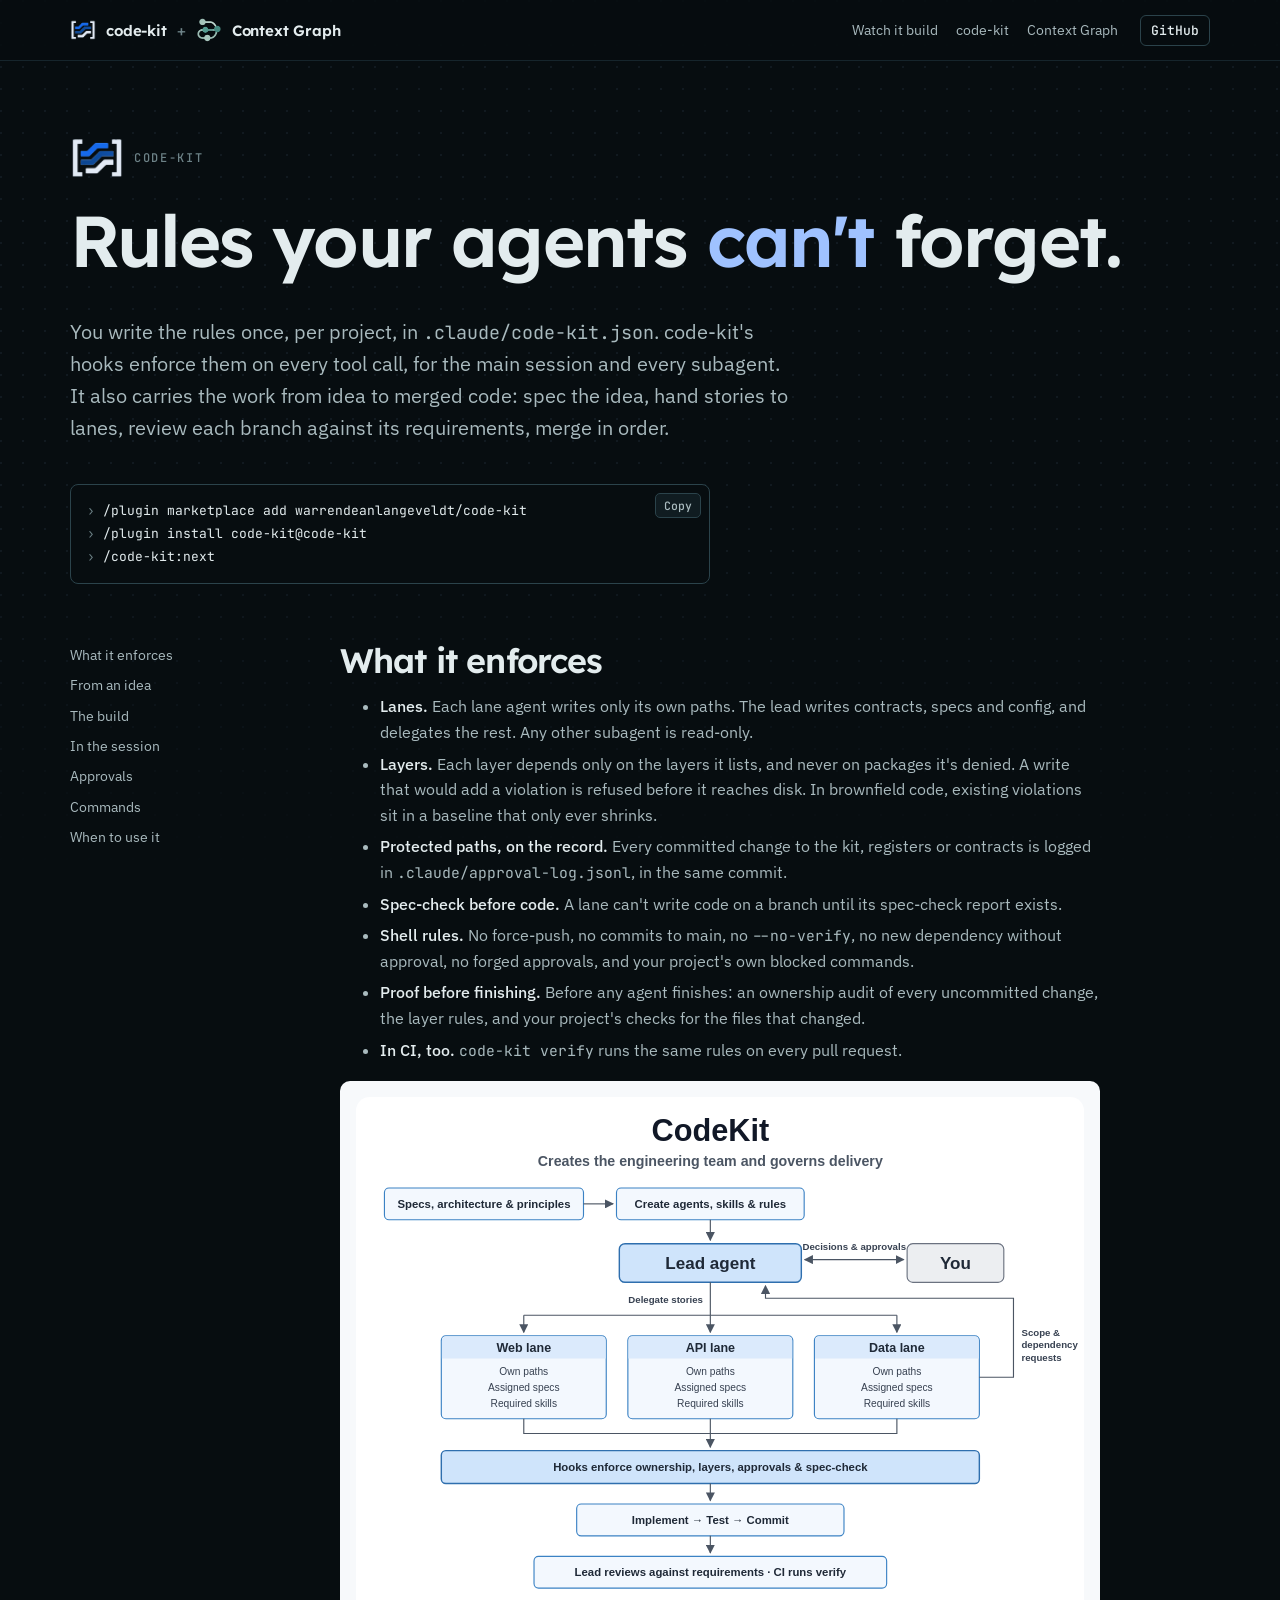
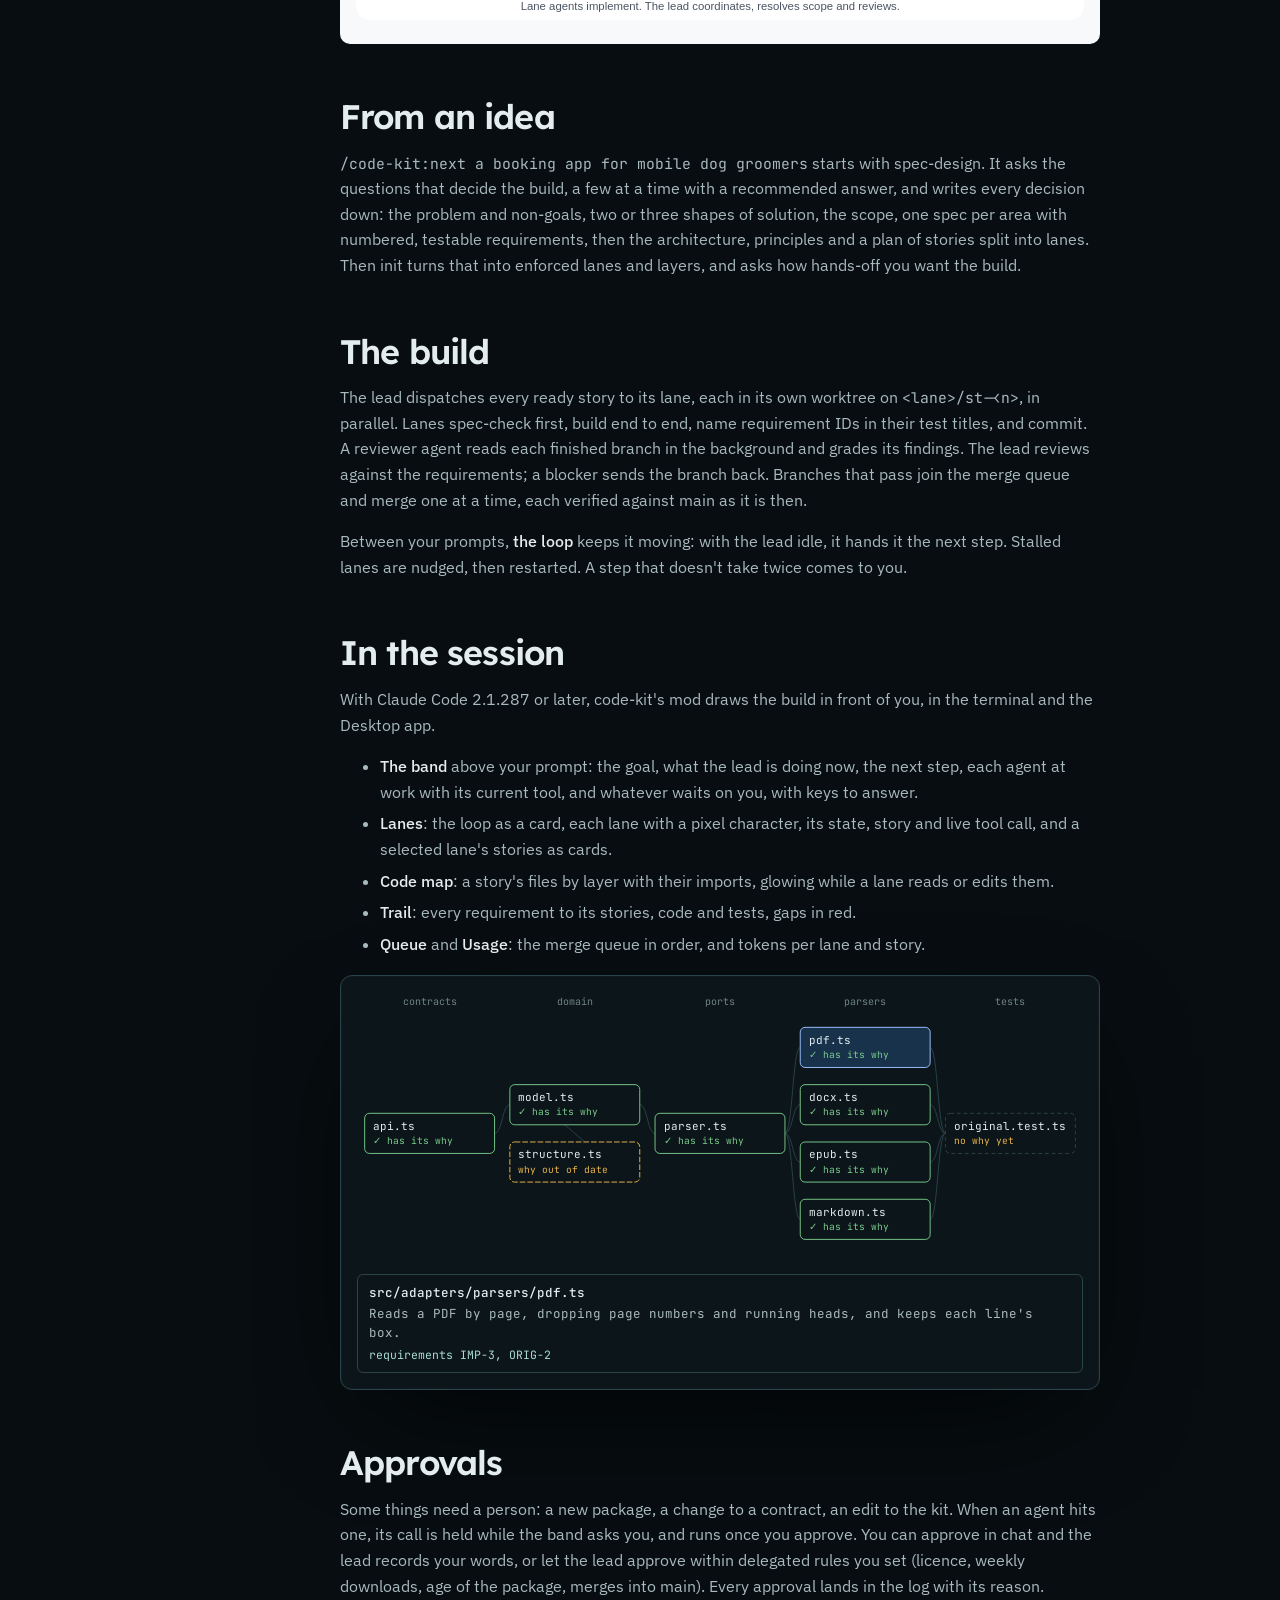
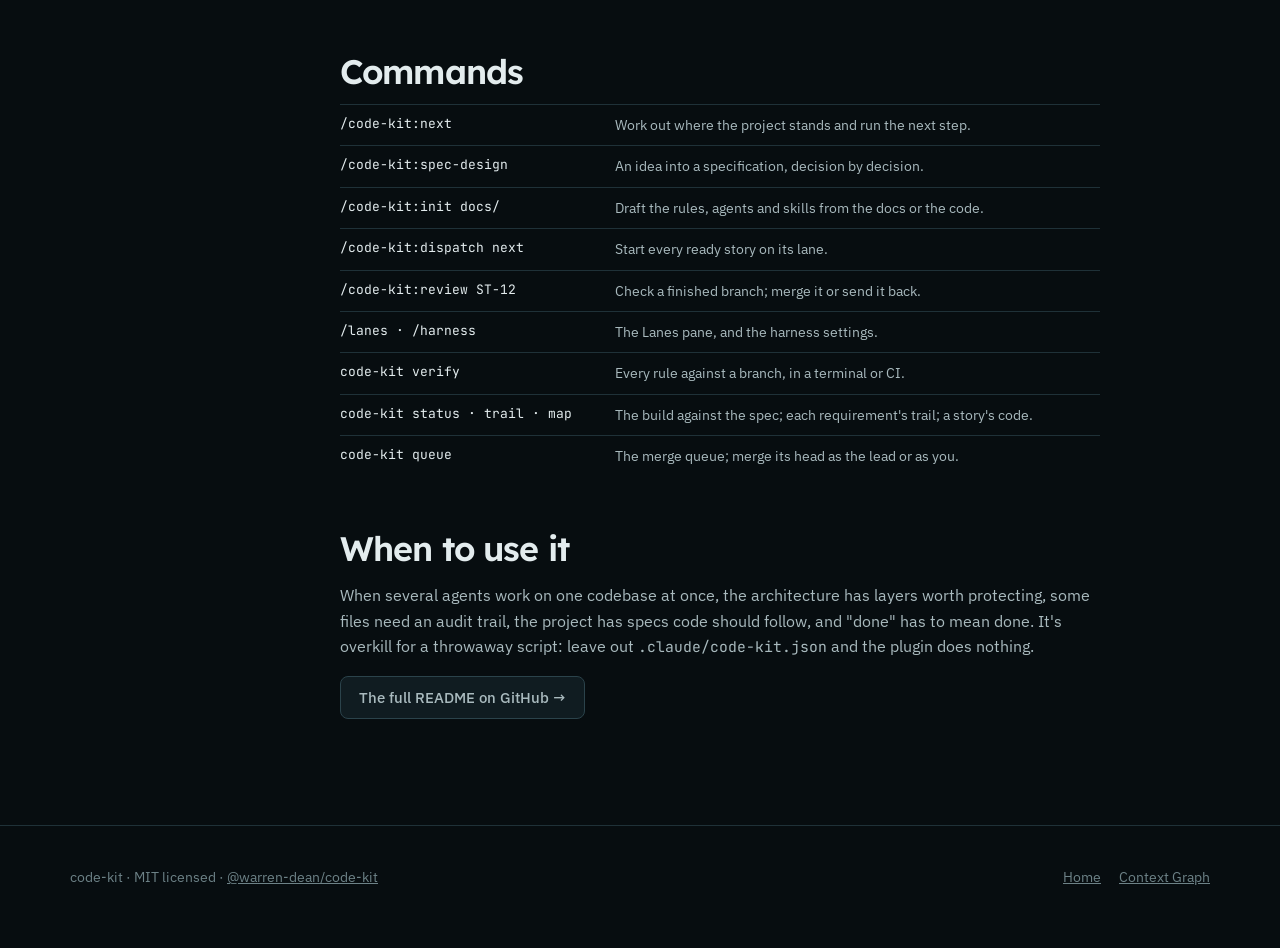
==== code-kit/index.html @ 159a87c7 "The site: home page with the live replay, code-kit and Context Graph pages, GIFs and the social card" ====
<!doctype html>
<html lang="en">
<head>
<meta charset="utf-8">
<meta name="viewport" content="width=device-width, initial-scale=1, viewport-fit=cover">
<title>code-kit</title>
<meta name="description" content="code-kit keeps AI coding agents inside a project's engineering rules: lanes, layers, protected paths, spec-check before code and proof before done, enforced by Claude Code hooks, plus a lead loop that keeps the build moving.">
<meta property="og:title" content="code-kit">
<meta property="og:description" content="Lanes, layers and proof before done, enforced on every tool call. A Claude Code plugin.">
<meta property="og:image" content="https://warrendeanlangeveldt.github.io/assets/og.png">
<meta name="theme-color" content="#070d10">
<link rel="icon" href="../assets/code-kit-icon.png">
<link rel="preconnect" href="https://fonts.googleapis.com">
<link rel="preconnect" href="https://fonts.gstatic.com" crossorigin>
<link rel="stylesheet" href="https://fonts.googleapis.com/css2?family=Lexend:wght@400;500;600;700&family=IBM+Plex+Sans:wght@400;500&family=JetBrains+Mono:wght@400;500;700&display=swap">
<link rel="stylesheet" href="../assets/site.css">
</head>
<body>
<header class="nav">
  <div class="wrap">
    <a class="brand" href="../"><img src="../assets/code-kit-icon.png" alt=""><span>code-kit</span><span class="plus">+</span><img src="../assets/context-graph-icon.png" alt=""><span>Context Graph</span></a>
    <nav aria-label="Pages"><a href="../#watch">Watch it build</a><a href="./" aria-current="page">code-kit</a><a href="../context-graph/">Context Graph</a></nav>
    <a class="gh" href="https://github.com/warrendeanlangeveldt/code-kit">GitHub</a>
  </div>
</header>

<main class="wrap">
  <div class="pagehero">
    <span class="marker"><img src="../assets/code-kit-icon.png" alt=""><span class="eyebrow">code-kit</span></span>
    <h1 style="font-size:clamp(38px,6vw,72px)">Rules your agents <span class="kit">can't</span> forget.</h1>
    <p class="lede">You write the rules once, per project, in <code>.claude/code-kit.json</code>. code-kit's hooks enforce them on every tool call, for the main session and every subagent. It also carries the work from idea to merged code: spec the idea, hand stories to lanes, review each branch against its requirements, merge in order.</p>
    <div class="cmds" id="cmd" style="max-width:640px"><span class="p">› </span>/plugin marketplace add warrendeanlangeveldt/code-kit
<span class="p">› </span>/plugin install code-kit@code-kit
<span class="p">› </span>/code-kit:next<button class="copy" type="button" data-copy="#cmd">Copy</button></div>
  </div>

  <div class="doc">
    <aside aria-label="On this page">
      <a href="#enforces">What it enforces</a>
      <a href="#idea">From an idea</a>
      <a href="#build">The build</a>
      <a href="#session">In the session</a>
      <a href="#approvals">Approvals</a>
      <a href="#cli">Commands</a>
      <a href="#when">When to use it</a>
    </aside>
    <article>
      <h2 id="enforces">What it enforces</h2>
      <ul>
        <li><strong>Lanes.</strong> Each lane agent writes only its own paths. The lead writes contracts, specs and config, and delegates the rest. Any other subagent is read-only.</li>
        <li><strong>Layers.</strong> Each layer depends only on the layers it lists, and never on packages it's denied. A write that would add a violation is refused before it reaches disk. In brownfield code, existing violations sit in a baseline that only ever shrinks.</li>
        <li><strong>Protected paths, on the record.</strong> Every committed change to the kit, registers or contracts is logged in <code>.claude/approval-log.jsonl</code>, in the same commit.</li>
        <li><strong>Spec-check before code.</strong> A lane can't write code on a branch until its spec-check report exists.</li>
        <li><strong>Shell rules.</strong> No force-push, no commits to main, no <code>--no-verify</code>, no new dependency without approval, no forged approvals, and your project's own blocked commands.</li>
        <li><strong>Proof before finishing.</strong> Before any agent finishes: an ownership audit of every uncommitted change, the layer rules, and your project's checks for the files that changed.</li>
        <li><strong>In CI, too.</strong> <code>code-kit verify</code> runs the same rules on every pull request.</li>
      </ul>
      <div class="diagram"><img src="../assets/code-kit-workflow.svg" alt="How code-kit works: the specs create the agents, skills and rules; the lead delegates stories to lane agents and brings decisions and approvals to you; hooks enforce ownership, layers, approvals and spec-check while each lane builds."></div>

      <h2 id="idea">From an idea</h2>
      <p><code>/code-kit:next a booking app for mobile dog groomers</code> starts with spec-design. It asks the questions that decide the build, a few at a time with a recommended answer, and writes every decision down: the problem and non-goals, two or three shapes of solution, the scope, one spec per area with numbered, testable requirements, then the architecture, principles and a plan of stories split into lanes. Then init turns that into enforced lanes and layers, and asks how hands-off you want the build.</p>

      <h2 id="build">The build</h2>
      <p>The lead dispatches every ready story to its lane, each in its own worktree on <code>&lt;lane&gt;/st-&lt;n&gt;</code>, in parallel. Lanes spec-check first, build end to end, name requirement IDs in their test titles, and commit. A reviewer agent reads each finished branch in the background and grades its findings. The lead reviews against the requirements; a blocker sends the branch back. Branches that pass join the merge queue and merge one at a time, each verified against main as it is then.</p>
      <p>Between your prompts, <strong>the loop</strong> keeps it moving: with the lead idle, it hands it the next step. Stalled lanes are nudged, then restarted. A step that doesn't take twice comes to you.</p>

      <h2 id="session">In the session</h2>
      <p>With Claude Code 2.1.287 or later, code-kit's mod draws the build in front of you, in the terminal and the Desktop app.</p>
      <ul>
        <li><strong>The band</strong> above your prompt: the goal, what the lead is doing now, the next step, each agent at work with its current tool, and whatever waits on you, with keys to answer.</li>
        <li><strong>Lanes</strong>: the loop as a card, each lane with a pixel character, its state, story and live tool call, and a selected lane's stories as cards.</li>
        <li><strong>Code map</strong>: a story's files by layer with their imports, glowing while a lane reads or edits them.</li>
        <li><strong>Trail</strong>: every requirement to its stories, code and tests, gaps in red.</li>
        <li><strong>Queue</strong> and <strong>Usage</strong>: the merge queue in order, and tokens per lane and story.</li>
      </ul>
      <div class="term" style="padding:16px;margin-top:18px"><div data-codemap></div></div>

      <h2 id="approvals">Approvals</h2>
      <p>Some things need a person: a new package, a change to a contract, an edit to the kit. When an agent hits one, its call is held while the band asks you, and runs once you approve. You can approve in chat and the lead records your words, or let the lead approve within delegated rules you set (licence, weekly downloads, age of the package, merges into main). Every approval lands in the log with its reason.</p>

      <h2 id="cli">Commands</h2>
      <div class="tablebox"><table class="cmdtable">
        <tr><td>/code-kit:next</td><td>Work out where the project stands and run the next step.</td></tr>
        <tr><td>/code-kit:spec-design</td><td>An idea into a specification, decision by decision.</td></tr>
        <tr><td>/code-kit:init docs/</td><td>Draft the rules, agents and skills from the docs or the code.</td></tr>
        <tr><td>/code-kit:dispatch next</td><td>Start every ready story on its lane.</td></tr>
        <tr><td>/code-kit:review ST-12</td><td>Check a finished branch; merge it or send it back.</td></tr>
        <tr><td>/lanes · /harness</td><td>The Lanes pane, and the harness settings.</td></tr>
        <tr><td>code-kit verify</td><td>Every rule against a branch, in a terminal or CI.</td></tr>
        <tr><td>code-kit status · trail · map</td><td>The build against the spec; each requirement's trail; a story's code.</td></tr>
        <tr><td>code-kit queue</td><td>The merge queue; merge its head as the lead or as you.</td></tr>
      </table></div>

      <h2 id="when">When to use it</h2>
      <p>When several agents work on one codebase at once, the architecture has layers worth protecting, some files need an audit trail, the project has specs code should follow, and "done" has to mean done. It's overkill for a throwaway script: leave out <code>.claude/code-kit.json</code> and the plugin does nothing.</p>
      <p><a class="btn" href="https://github.com/warrendeanlangeveldt/code-kit#readme">The full README on GitHub →</a></p>
    </article>
  </div>
</main>
<footer><div class="wrap"><span>code-kit · MIT licensed · <a href="https://www.npmjs.com/package/@warren-dean/code-kit">@warren-dean/code-kit</a></span><nav aria-label="Elsewhere"><a href="../">Home</a><a href="../context-graph/">Context Graph</a></nav></div></footer>
<script src="../assets/harness.js"></script>
</body>
</html>
---- assets/site.css ----
/* code-kit & Context Graph. A control room at night: ink ground, the two plugins' own blues and teals,
   the lead's amber for the loop, and a terminal at the centre of every section. Dark by design. */
:root {
  color-scheme: dark;
  --ink: #070d10;
  --ink-2: #0c1519;
  --panel: #101c21;
  --panel-2: #14242a;
  --rule: #1f3138;
  --rule-2: #2b434b;
  --fg: #e3ecee;
  --fg-2: #a9babe;
  --dim: #6d8287;
  --kit: #2f7ff0;
  --kit-deep: #1450b4;
  --kit-soft: #9fc2ff;
  --ctx: #4fa898;
  --ctx-deep: #2f7d70;
  --ctx-soft: #a9dccf;
  --amber: #e9b44c;
  --ok: #78c98a;
  --warn: #e9b44c;
  --bad: #ec6d6d;
  --lead: #e9b44c; --core: #5f9bd6; --data: #5fb27a; --ai: #a986e3; --ingest: #4fb3b0; --web: #ef8a3d;
  --display: 'Lexend', 'Avenir Next', system-ui, sans-serif;
  --body: 'IBM Plex Sans', system-ui, sans-serif;
  --mono: 'JetBrains Mono', ui-monospace, 'SF Mono', Menlo, monospace;
  --wrap: 1180px;
}
* { box-sizing: border-box; }
html { scroll-behavior: smooth; overflow-x: clip; }
@media (prefers-reduced-motion: reduce) { html { scroll-behavior: auto; } }
body { margin: 0; background: var(--ink); color: var(--fg); font: 16px/1.6 var(--body); -webkit-font-smoothing: antialiased; overflow-x: clip; }
img { max-width: 100%; }
a { color: inherit; }
::selection { background: color-mix(in srgb, var(--kit) 45%, transparent); }
.wrap { max-width: var(--wrap); margin: 0 auto; padding-inline: 20px; }
:focus-visible { outline: 2px solid var(--kit-soft); outline-offset: 3px; border-radius: 4px; }

/* the night grid: terminal cells, faint, behind everything */
body::before { content: ''; position: fixed; inset: 0; z-index: -1; pointer-events: none;
  background-image: radial-gradient(circle at 1px 1px, rgba(159, 194, 255, .07) 1px, transparent 0);
  background-size: 22px 22px; mask-image: linear-gradient(to bottom, #000 0, #000 60%, transparent 100%); }

/* nav */
.nav { position: sticky; top: env(safe-area-inset-top, 0px); z-index: 20; backdrop-filter: blur(12px); background: color-mix(in srgb, var(--ink) 78%, transparent); border-bottom: 1px solid color-mix(in srgb, var(--rule) 70%, transparent); }
.nav .wrap { display: flex; align-items: center; gap: 22px; height: 60px; }
.brand { display: flex; align-items: center; gap: 10px; text-decoration: none; font: 600 15px/1 var(--display); letter-spacing: -.01em; }
.brand img { width: 26px; height: 26px; }
.brand .plus { color: var(--dim); font-weight: 400; }
.nav nav { display: flex; gap: 18px; margin-left: auto; font-size: 14px; color: var(--fg-2); }
.nav nav a { text-decoration: none; }
.nav nav a:hover { color: var(--fg); }
.nav .gh { font: 500 13px var(--mono); border: 1px solid var(--rule-2); padding: 6px 10px; border-radius: 6px; text-decoration: none; }
.nav .gh:hover { border-color: var(--fg-2); }
@media (max-width: 720px) { .nav nav { display: none; } .nav .gh { margin-left: auto; } }
@media (max-width: 520px) { .brand span:not(.plus) { display: none; } }

/* type */
.eyebrow { font: 500 12px/1 var(--mono); letter-spacing: .14em; text-transform: uppercase; color: var(--dim); }
h1, h2, h3 { font-family: var(--display); letter-spacing: -.025em; text-wrap: balance; margin: 0; }
h1 { font-size: clamp(42px, 7.4vw, 92px); line-height: .98; font-weight: 600; }
h2 { font-size: clamp(32px, 4.6vw, 56px); line-height: 1.02; font-weight: 600; }
h3 { font-size: 21px; line-height: 1.2; font-weight: 600; letter-spacing: -.01em; }
.lede { font-size: clamp(17px, 1.6vw, 20px); color: var(--fg-2); max-width: 60ch; }
.kit { color: var(--kit-soft); } .ctx { color: var(--ctx-soft); }
.grad { background: linear-gradient(100deg, var(--kit-soft) 0%, #c8d8f4 45%, var(--ctx-soft) 100%); -webkit-background-clip: text; background-clip: text; color: transparent; }
code, .mono { font-family: var(--mono); font-size: .92em; }

/* buttons */
.ctas { display: flex; flex-wrap: wrap; gap: 12px; }
.btn { display: inline-flex; align-items: center; gap: 10px; font: 500 15px/1 var(--body); padding: 13px 18px; border-radius: 8px; text-decoration: none; border: 1px solid var(--rule-2); background: var(--panel); transition: transform .15s ease, border-color .15s ease; }
.btn:hover { transform: translateY(-1px); border-color: var(--fg-2); }
.btn.primary { background: linear-gradient(180deg, var(--kit) 0%, var(--kit-deep) 100%); border-color: transparent; color: #fff; box-shadow: 0 8px 30px -10px color-mix(in srgb, var(--kit) 70%, transparent); }
.btn .k { font: 500 12px var(--mono); opacity: .7; }

/* hero */
.hero { padding-block: clamp(56px, 9vw, 110px) 30px; position: relative; }
.hero .wrap { display: grid; gap: 26px; }
.hero h1 .line2 { display: block; }
.stage { position: relative; margin-top: 34px; perspective: 1600px; }
.stage .tilt { transform: rotateX(14deg) scale(.96); transform-origin: 50% 0; transition: transform .9s cubic-bezier(.2, .7, .2, 1); }
.stage.flat .tilt { transform: none; }
@media (prefers-reduced-motion: reduce), (max-width: 700px) { .stage .tilt { transform: none; transition: none; } }
.stage .glow { position: absolute; inset: -60px -40px auto; height: 420px; z-index: -1; filter: blur(70px); opacity: .55;
  background: radial-gradient(40% 60% at 30% 40%, color-mix(in srgb, var(--kit) 50%, transparent), transparent), radial-gradient(40% 60% at 75% 50%, color-mix(in srgb, var(--ctx) 45%, transparent), transparent); }
.caption { display: flex; flex-wrap: wrap; align-items: center; gap: 8px 16px; margin-top: 14px; color: var(--dim); font: 13px/1.4 var(--mono); }
.caption .live { color: var(--ok); }
.caption .live::before { content: ''; display: inline-block; width: 7px; height: 7px; border-radius: 50%; background: var(--ok); margin-right: 7px; box-shadow: 0 0 0 0 var(--ok); animation: ping 1.8s infinite; vertical-align: 1px; }
@keyframes ping { 0% { box-shadow: 0 0 0 0 color-mix(in srgb, var(--ok) 60%, transparent); } 80%, 100% { box-shadow: 0 0 0 9px transparent; } }
.caption button { font: inherit; color: var(--fg-2); background: none; border: 1px solid var(--rule-2); border-radius: 5px; padding: 3px 9px; cursor: pointer; }
.caption .say { color: var(--fg); }

/* the emulated Claude Code window */
.term { font: 12.5px/1.5 var(--mono); background: var(--ink-2); border: 1px solid var(--rule-2); border-radius: 12px; overflow: hidden; box-shadow: 0 40px 120px -40px rgba(0, 0, 0, .9), 0 0 0 1px rgba(255, 255, 255, .02) inset; }
.term .bar { display: flex; align-items: center; gap: 8px; padding: 10px 14px; border-bottom: 1px solid var(--rule); background: var(--panel); color: var(--dim); font-size: 12px; }
.term .bar i { width: 11px; height: 11px; border-radius: 50%; background: #2a3a40; display: inline-block; }
.term .bar span { margin-left: 8px; }
.term .cols { display: grid; grid-template-columns: minmax(0, 1fr) minmax(0, 1.3fr); min-height: 560px; }
.term .left { display: grid; grid-template-rows: 1fr auto auto; border-right: 1px solid var(--rule); min-width: 0; }
.term .transcript { padding: 14px 16px; color: var(--dim); display: grid; align-content: end; gap: 6px; overflow: hidden; }
.term .transcript .t { color: var(--fg); }
.term .transcript .t b { color: var(--ok); font-weight: 500; }
.term .transcript .m { border-left: 2px solid var(--rule-2); padding-left: 9px; }
.term .transcript .no { color: var(--bad); }
.term .transcript .u { color: var(--fg); background: var(--panel); border-radius: 4px; padding: 4px 8px; }
.term .prompt { border-top: 1px solid var(--rule); padding: 9px 16px; color: var(--dim); }
.term .status { padding: 2px 16px 10px; color: var(--dim); font-size: 11.5px; }
.band { border-top: 1px solid var(--rule); background: var(--panel); padding: 9px 16px; display: grid; gap: 1px; }
.band .r { display: grid; grid-template-columns: 8ch minmax(0, 1fr); gap: 1ch; align-items: baseline; }
.band .k { color: var(--dim); }
.band .v { min-width: 0; overflow: hidden; text-overflow: ellipsis; white-space: nowrap; }
.band .you { color: var(--warn); }
.band .btnk { color: var(--kit-soft); }
.band .ag { display: grid; grid-template-columns: 1.5ch 7ch minmax(0, 1fr) 4ch; gap: 0 1ch; }
.band .ag .t { overflow: hidden; text-overflow: ellipsis; white-space: nowrap; }
.band .ag .a { color: var(--dim); text-align: right; font-variant-numeric: tabular-nums; }
.band .ctxl { color: var(--warn); }
.dot { display: inline-block; width: .66em; height: .66em; border-radius: 50%; background: currentColor; }
.pane { display: grid; grid-template-rows: auto auto 1fr; min-width: 0; background: color-mix(in srgb, var(--panel) 70%, var(--ink-2)); }
.pane .head { display: flex; flex-wrap: wrap; gap: 4px 16px; padding: 9px 16px; border-bottom: 1px solid var(--rule); }
.cnt { color: var(--dim); } .cnt b { color: var(--fg); font-weight: 500; }
.tabs { display: flex; gap: 2px; padding: 6px 10px 0; border-bottom: 1px solid var(--rule); overflow-x: auto; }
.tabs button { font: inherit; background: none; border: 0; color: var(--dim); padding: 4px 10px 7px; border-bottom: 2px solid transparent; cursor: pointer; white-space: nowrap; }
.tabs button .hk { color: var(--rule-2); margin-right: .6ch; }
.tabs button[aria-selected='true'] { color: var(--fg); border-color: var(--kit-soft); }
.pane .body { min-width: 0; overflow: auto; padding: 12px 16px 16px; }
.loopcard { border: 1px solid var(--rule-2); border-radius: 6px; padding: 8px 11px; display: grid; gap: 4px; margin-bottom: 10px; background: var(--ink-2); }
.loopcard .top { display: flex; gap: 1.6ch; flex-wrap: wrap; }
.loopcard .top b { color: var(--amber); }
.chips { display: flex; flex-wrap: wrap; gap: 6px; }
.chip { font-size: 11px; color: var(--dim); border: 1px solid var(--rule-2); border-radius: 4px; padding: 0 6px; white-space: nowrap; }
.chip.now { color: var(--amber); border-color: var(--amber); }
.chip.next { color: var(--kit-soft); border: 1px dashed var(--kit-soft); }
.chip.warn { color: var(--warn); border: 1px dashed var(--warn); }
.lanes { display: grid; gap: 2px; min-width: 520px; }
.lane { display: grid; grid-template-columns: 26px 7ch 12ch minmax(0, 1fr) 5ch; gap: 0 1.2ch; align-items: center; padding: 4px 6px; border-radius: 5px; cursor: pointer; }
.lane:hover { background: #142429; }
.lane.sel { background: #17324a; }
.lane .n { font-weight: 700; }
.lane .w { min-width: 0; display: grid; }
.lane .w .s, .lane .w .tl { overflow: hidden; text-overflow: ellipsis; white-space: nowrap; }
.lane .w .tl { color: var(--dim); }
.lane .tok { text-align: right; color: var(--dim); font-variant-numeric: tabular-nums; }
.pill { font-size: 11px; padding: 0 6px; border-radius: 9px; border: 1px solid currentColor; justify-self: start; white-space: nowrap; }
.s-working { color: var(--ok); } .s-review { color: var(--kit-soft); } .s-blocked { color: var(--bad); } .s-idle { color: var(--dim); } .s-orch { color: var(--amber); }
.cards { display: grid; grid-template-columns: repeat(auto-fill, minmax(176px, 1fr)); gap: 8px; margin: 6px 0 10px 34px; }
.scard { display: grid; gap: 2px; border: 1px solid var(--rule-2); border-radius: 6px; padding: 7px 9px; background: var(--ink-2); }
.scard .h { display: flex; justify-content: space-between; gap: 1ch; }
.scard .h b { font-weight: 700; }
.scard .m { color: var(--dim); font-size: 11px; }
.scard.done { opacity: .55; }
.scard.working { border-color: color-mix(in srgb, var(--ok) 55%, var(--rule)); }
.scard.review { border-color: color-mix(in srgb, var(--kit-soft) 55%, var(--rule)); }
.scard.blocked { border-color: color-mix(in srgb, var(--bad) 45%, var(--rule)); }
.scard .bar2 { height: 3px; border-radius: 2px; background: var(--rule); overflow: hidden; margin-top: 3px; }
.scard .bar2 span { display: block; height: 100%; transition: width .6s ease; }
.svgbox { overflow-x: auto; }
.svgbox svg { display: block; height: auto; }
svg text { font-family: var(--mono); }
.why { margin-top: 10px; border: 1px solid var(--rule-2); border-radius: 6px; padding: 9px 11px; display: grid; gap: 3px; background: var(--ink-2); min-height: 5.2em; }
.why .p { font-weight: 500; } .why .c { color: var(--fg-2); } .why .r { color: var(--ctx-soft); font-size: 11.5px; }
@keyframes pulse { 0%, 100% { opacity: .3; } 50% { opacity: .95; } }
.pulse { animation: pulse 1.15s ease-in-out infinite; }
@media (prefers-reduced-motion: reduce) { .pulse { animation: none; opacity: .7; } }
@media (max-width: 900px) {
  .term .cols { grid-template-columns: minmax(0, 1fr); }
  .term .left { border-right: 0; border-bottom: 1px solid var(--rule); }
  .term .transcript { max-height: 170px; }
}

/* sections */
section { padding-block: clamp(48px, 7vw, 92px); position: relative; }
.sec-head { display: grid; gap: 16px; max-width: 760px; margin-bottom: 44px; }
.split { display: grid; grid-template-columns: minmax(0, .9fr) minmax(0, 1.1fr); gap: clamp(28px, 5vw, 64px); align-items: center; }
@media (max-width: 900px) { .split { grid-template-columns: minmax(0, 1fr); } }
.marker { display: inline-flex; align-items: center; gap: 10px; }
.marker img { width: 30px; height: 30px; }

/* refusals */
.refusals { display: grid; grid-template-columns: repeat(auto-fit, minmax(330px, 1fr)); gap: 16px; }
.ref { border: 1px solid var(--rule); border-radius: 10px; background: linear-gradient(180deg, var(--panel) 0%, var(--ink-2) 100%); overflow: hidden; display: grid; grid-template-rows: auto 1fr; transition: border-color .2s ease, transform .2s ease; }
.ref:hover { border-color: var(--rule-2); transform: translateY(-2px); }
.ref .tried { padding: 14px 16px 12px; display: grid; gap: 6px; }
.ref .tried .who { font: 500 12px var(--mono); color: var(--dim); }
.ref .tried .who b { font-weight: 500; }
.ref .tried .cmd { font: 13px/1.45 var(--mono); color: var(--fg); }
.ref .said { font: 12.5px/1.55 var(--mono); padding: 12px 16px 16px; border-top: 1px dashed var(--rule-2); color: var(--fg-2); background: color-mix(in srgb, var(--bad) 5%, transparent); }
.ref .said .x { color: var(--bad); font-weight: 700; }
.ref .said .plugin { color: var(--dim); }
.ref.ctxref .said { background: color-mix(in srgb, var(--ctx) 7%, transparent); }
.ref.ctxref .said .x { color: var(--ctx-soft); }

/* card example */
.cardx { border: 1px solid color-mix(in srgb, var(--ctx) 45%, var(--rule)); border-radius: 12px; background: var(--ink-2); padding: 18px 20px; font: 13px/1.6 var(--mono); display: grid; gap: 10px; box-shadow: 0 30px 80px -40px color-mix(in srgb, var(--ctx) 60%, transparent); }
.cardx .path { color: var(--fg); font-weight: 500; }
.cardx .lbl { color: var(--ctx-soft); }
.cardx .txt { color: var(--fg-2); font-family: var(--body); font-size: 15px; line-height: 1.55; }
.cardx .rule { display: inline-block; border: 1px solid var(--rule-2); border-radius: 4px; padding: 0 6px; margin: 2px 6px 2px 0; font-size: 11.5px; }
.cardx .rule.e { border-color: var(--ctx); color: var(--ctx-soft); }
.cardx .dec { color: var(--dim); }
.cardx .dec b { color: var(--fg-2); font-weight: 500; }

/* feature list */
.feats { display: grid; grid-template-columns: repeat(auto-fit, minmax(230px, 1fr)); gap: 26px 30px; margin-top: 48px; }
.feat { display: grid; gap: 8px; align-content: start; }
.feat p { margin: 0; color: var(--fg-2); font-size: 15px; }
.feat .ic { width: 34px; height: 34px; border-radius: 8px; display: grid; place-items: center; border: 1px solid var(--rule-2); background: var(--panel); font: 600 15px var(--mono); }

/* case study */
.stats { display: grid; grid-template-columns: repeat(auto-fit, minmax(150px, 1fr)); gap: 1px; background: var(--rule); border: 1px solid var(--rule); border-radius: 12px; overflow: hidden; margin-top: 10px; }
.stat { background: var(--ink-2); padding: 22px 20px; display: grid; gap: 4px; }
.stat b { font: 600 clamp(30px, 3.6vw, 44px)/1 var(--display); letter-spacing: -.03em; font-variant-numeric: tabular-nums; }
.stat span { color: var(--dim); font-size: 13.5px; }
.milestones { display: grid; gap: 0; margin-top: 46px; border-left: 1px solid var(--rule-2); }
.ms { display: grid; grid-template-columns: 150px minmax(0, 1fr); gap: 6px 24px; padding: 0 0 26px 24px; position: relative; }
.ms::before { content: ''; position: absolute; left: -6px; top: 6px; width: 11px; height: 11px; border-radius: 50%; background: var(--ink); border: 2px solid var(--kit-soft); }
.ms .when { font: 500 13px var(--mono); color: var(--dim); }
.ms h3 { font-size: 18px; }
.ms p { margin: 4px 0 0; color: var(--fg-2); font-size: 15px; max-width: 64ch; }
.ms .storyrow { display: flex; flex-wrap: wrap; gap: 5px; margin-top: 8px; }
.ms .storyrow span { font: 11px var(--mono); border: 1px solid var(--rule-2); padding: 1px 6px; border-radius: 4px; color: var(--fg-2); }
@media (max-width: 640px) { .ms { grid-template-columns: minmax(0, 1fr); } }
.caught { display: grid; gap: 10px; margin-top: 20px; }
.caught li { color: var(--fg-2); }
.caught li b { color: var(--fg); font-weight: 500; }

/* install */
.install { display: grid; grid-template-columns: repeat(auto-fit, minmax(300px, 1fr)); gap: 18px; }
.inst { border: 1px solid var(--rule); border-radius: 12px; padding: 22px; background: var(--panel); display: grid; gap: 14px; align-content: start; }
.inst .hd { display: flex; align-items: center; gap: 12px; }
.inst .hd img { width: 34px; height: 34px; }
.inst p { margin: 0; color: var(--fg-2); font-size: 15px; }
.cmds { position: relative; background: var(--ink); border: 1px solid var(--rule-2); border-radius: 8px; padding: 14px 74px 14px 16px; font: 13px/1.8 var(--mono); overflow-x: auto; white-space: pre; }
.cmds .p { color: var(--dim); user-select: none; }
.copy { position: absolute; top: 8px; right: 8px; font: 500 11.5px var(--mono); color: var(--fg-2); background: var(--panel); border: 1px solid var(--rule-2); border-radius: 5px; padding: 4px 8px; cursor: pointer; }
.copy:hover { color: var(--fg); }
.inst .links { display: flex; gap: 16px; flex-wrap: wrap; font-size: 14px; color: var(--fg-2); }

/* footer */
footer { border-top: 1px solid var(--rule); padding-block: 40px 60px; color: var(--dim); font-size: 14px; }
footer .wrap { display: flex; flex-wrap: wrap; gap: 14px 28px; align-items: center; justify-content: space-between; }
footer nav { display: flex; gap: 18px; flex-wrap: wrap; }

/* plugin pages */
.doc { display: grid; grid-template-columns: 220px minmax(0, 1fr); gap: 50px; padding-block: 50px 90px; }
.doc aside { position: sticky; top: 84px; align-self: start; display: grid; gap: 8px; font-size: 14px; }
.doc aside a { color: var(--fg-2); text-decoration: none; }
.doc aside a:hover { color: var(--fg); }
.doc article { min-width: 0; max-width: 760px; }
.doc article h2 { font-size: clamp(26px, 3vw, 34px); margin: 56px 0 14px; }
.doc article h2:first-child { margin-top: 0; }
.doc article p, .doc article li { color: var(--fg-2); }
.doc article li { margin-block: 6px; }
.doc article strong { color: var(--fg); font-weight: 500; }
.doc .diagram { background: #f7f9fb; border-radius: 10px; padding: 16px; margin: 18px 0; }
@media (max-width: 860px) { .doc { grid-template-columns: minmax(0, 1fr); } .doc aside { position: static; grid-auto-flow: column; overflow-x: auto; } }
.cmdtable { width: 100%; border-collapse: collapse; font-size: 14px; }
.cmdtable td { border-top: 1px solid var(--rule); padding: 9px 10px 9px 0; vertical-align: top; color: var(--fg-2); }
.cmdtable td:first-child { font-family: var(--mono); font-size: 13px; color: var(--fg); white-space: nowrap; }
.tablebox { overflow-x: auto; }
.pagehero { padding-block: 70px 10px; display: grid; gap: 20px; }
.pagehero .marker img { width: 54px; height: 54px; }
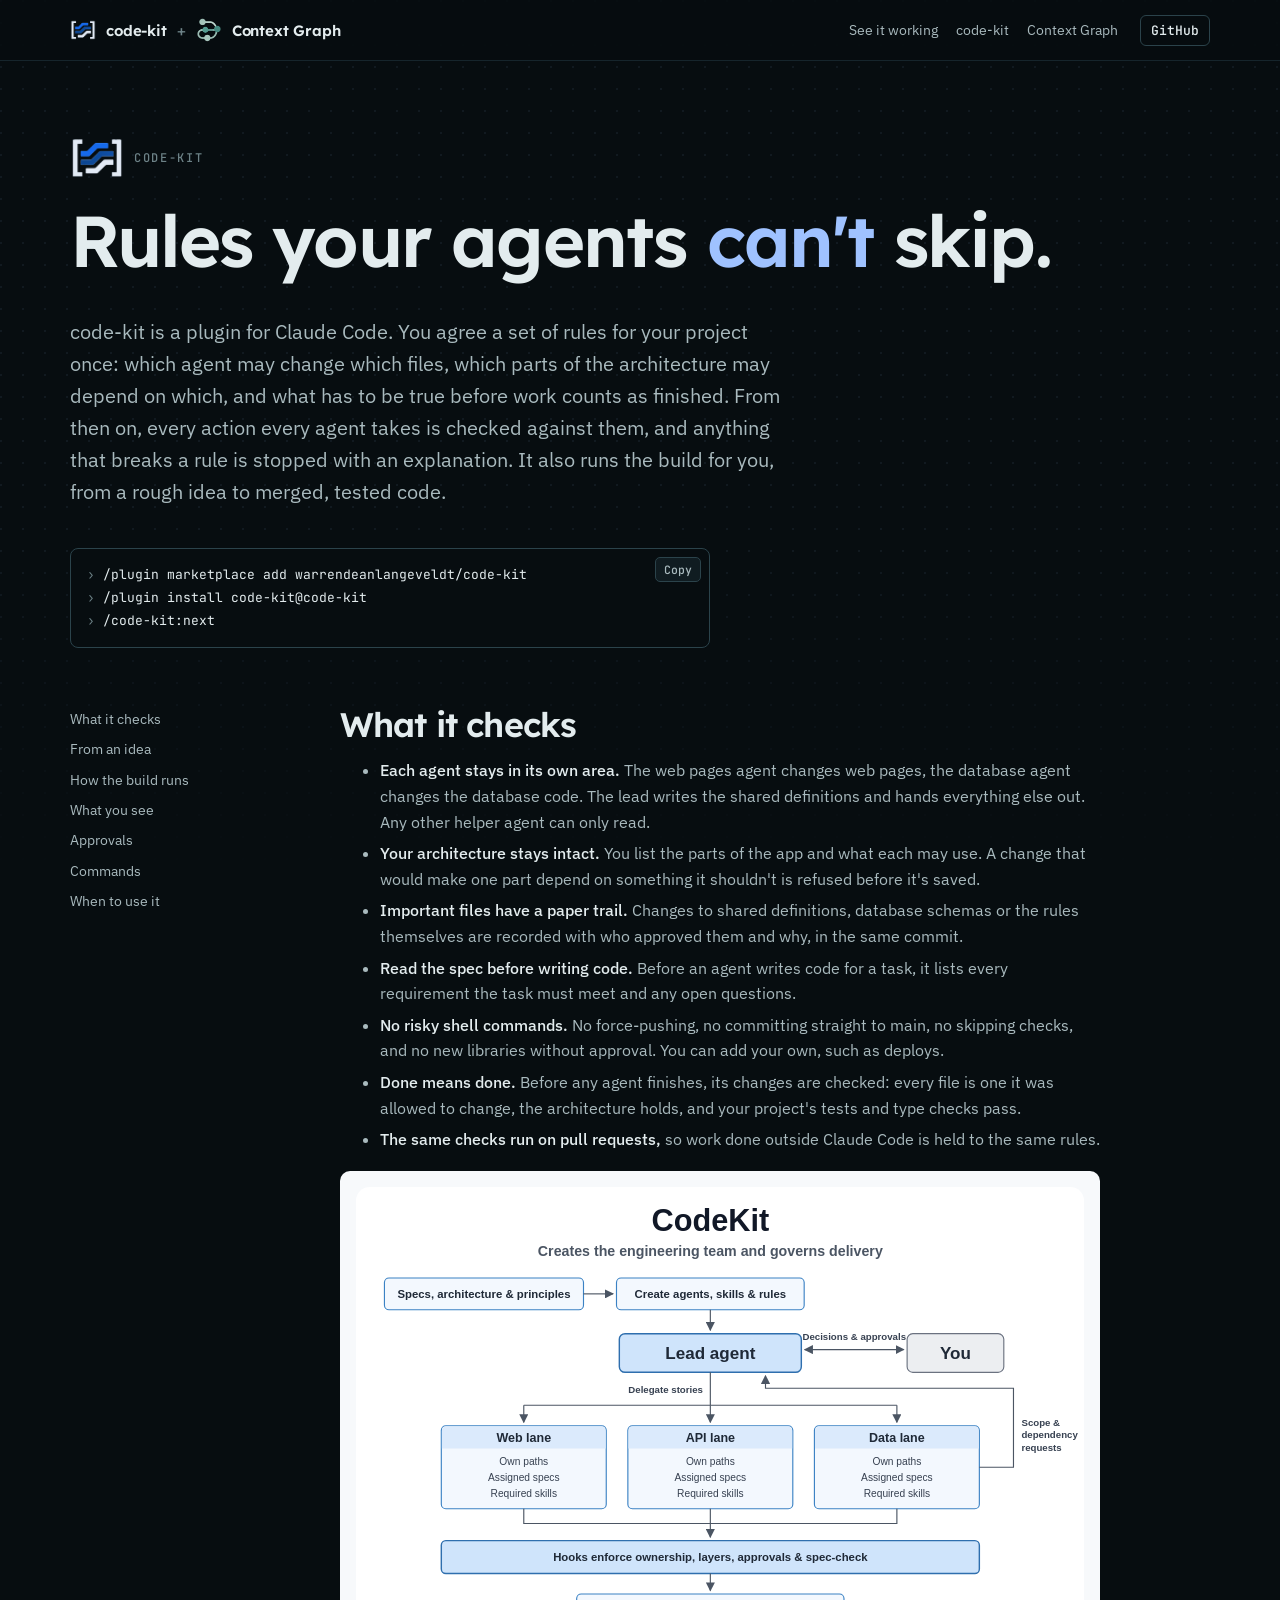
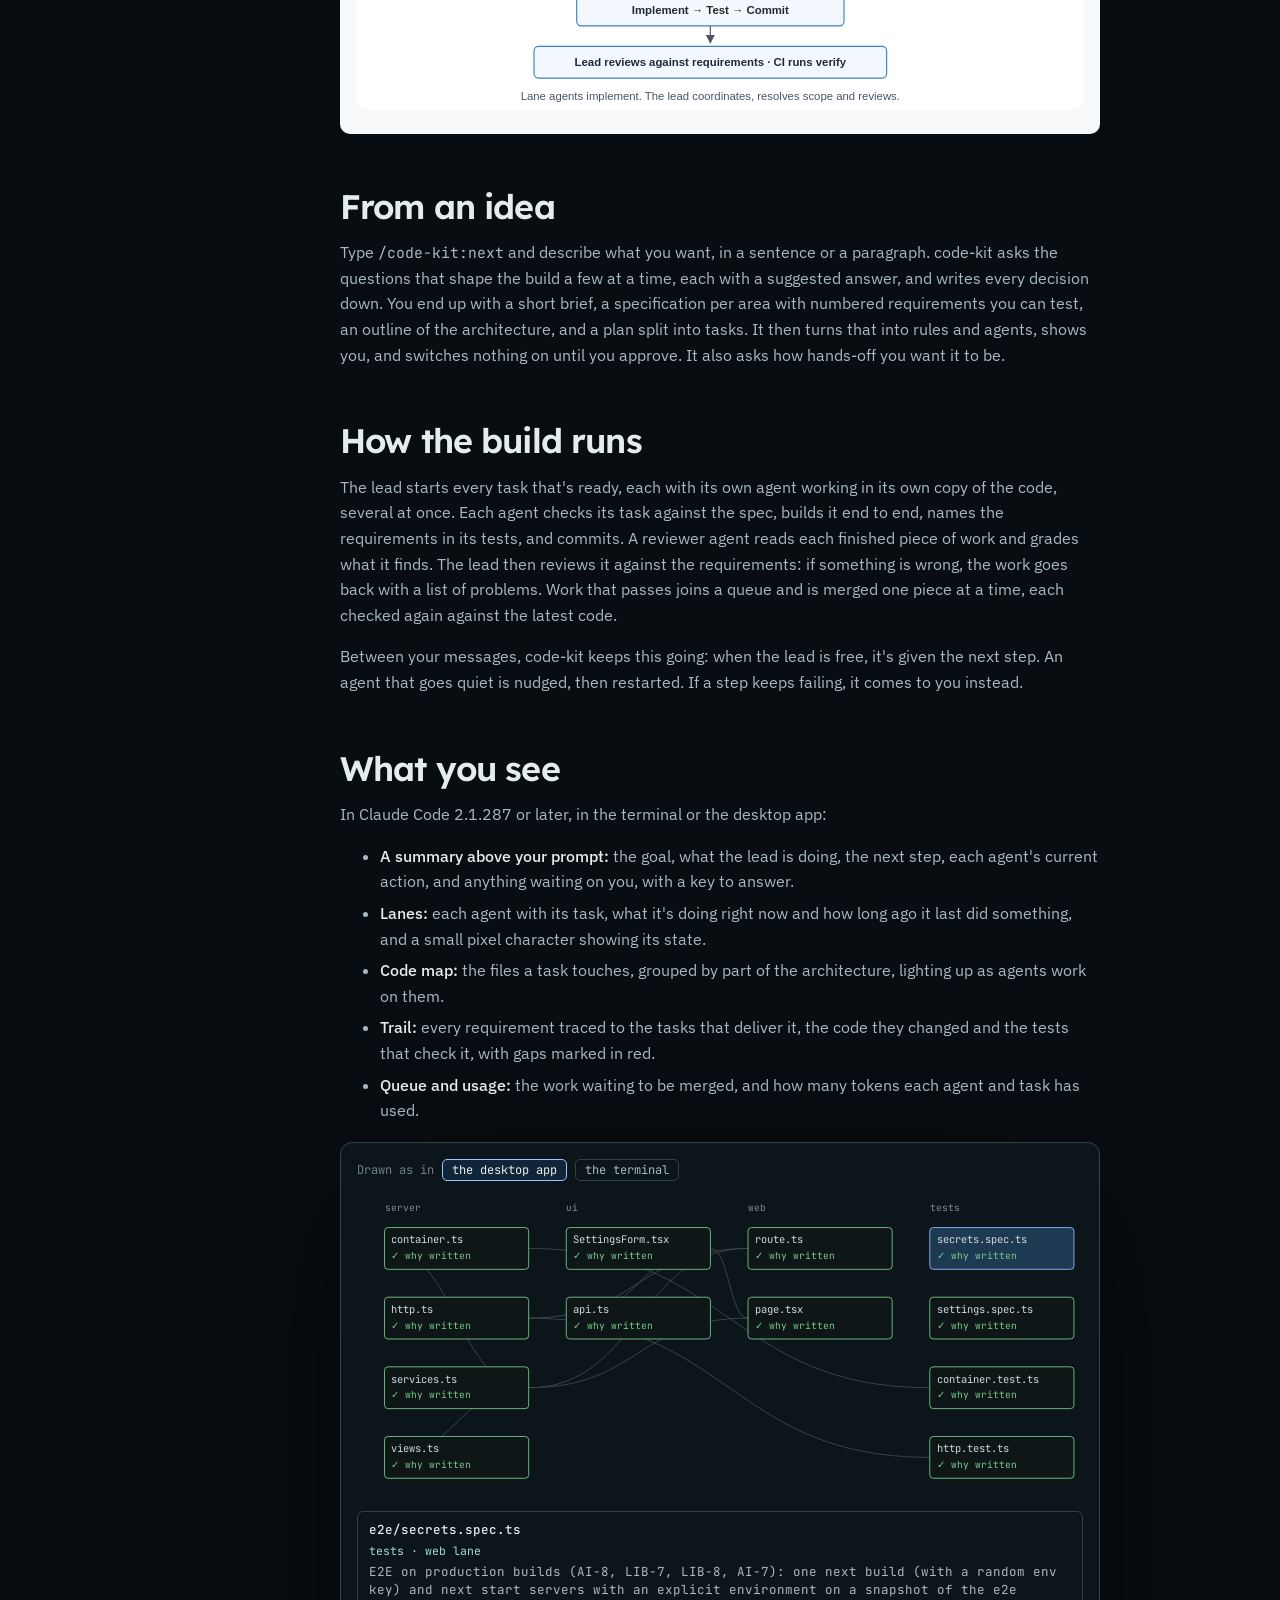
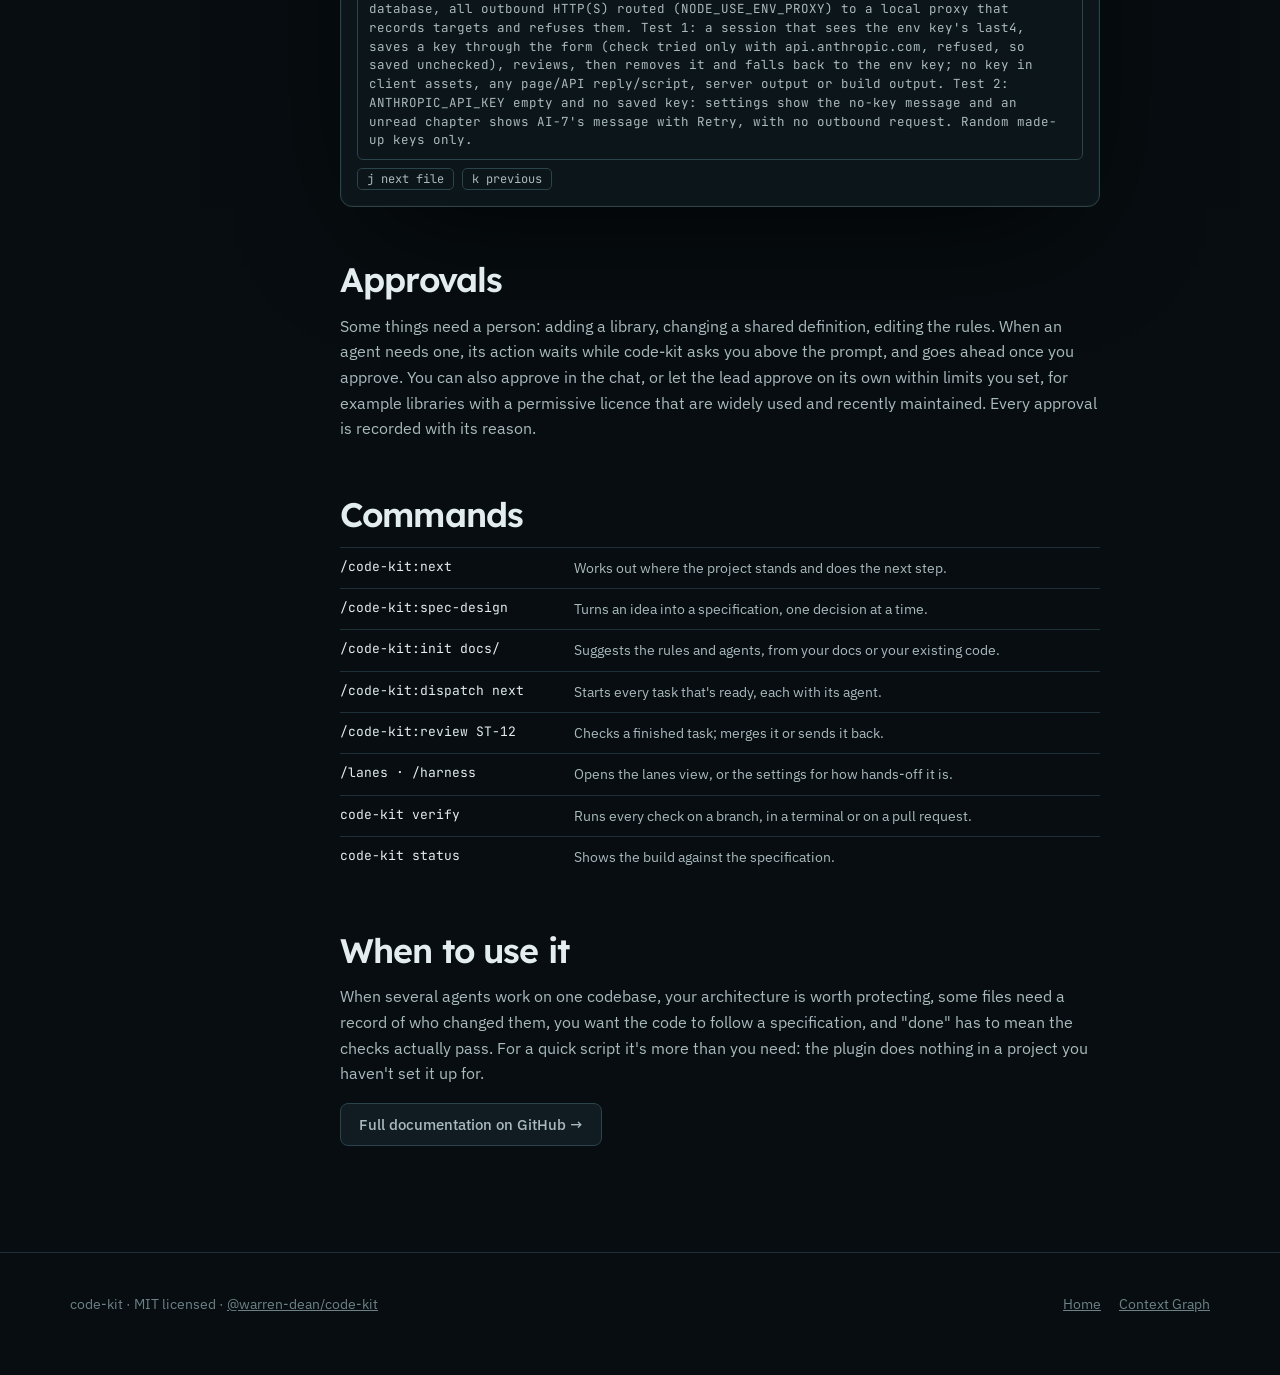
==== commit 0aa5c799: "Plain words for readers new to both plugins; the maps drawn by the plugins' own code from real files" ====
--- a/code-kit/index.html
+++ b/code-kit/index.html
@@ -4,7 +4,7 @@
 <meta charset="utf-8">
 <meta name="viewport" content="width=device-width, initial-scale=1, viewport-fit=cover">
 <title>code-kit</title>
-<meta name="description" content="code-kit keeps AI coding agents inside a project's engineering rules: lanes, layers, protected paths, spec-check before code and proof before done, enforced by Claude Code hooks, plus a lead loop that keeps the build moving.">
+<meta name="description" content="code-kit is a Claude Code plugin that checks every action your AI agents take against your project's rules: who may change what, how the architecture fits together, and what must pass before work is done.">
 <meta property="og:title" content="code-kit">
 <meta property="og:description" content="Lanes, layers and proof before done, enforced on every tool call. A Claude Code plugin.">
 <meta property="og:image" content="https://warrendeanlangeveldt.github.io/assets/og.png">
@@ -19,7 +19,7 @@
 <header class="nav">
   <div class="wrap">
     <a class="brand" href="../"><img src="../assets/code-kit-icon.png" alt=""><span>code-kit</span><span class="plus">+</span><img src="../assets/context-graph-icon.png" alt=""><span>Context Graph</span></a>
-    <nav aria-label="Pages"><a href="../#watch">Watch it build</a><a href="./" aria-current="page">code-kit</a><a href="../context-graph/">Context Graph</a></nav>
+    <nav aria-label="Pages"><a href="../#watch">See it working</a><a href="./" aria-current="page">code-kit</a><a href="../context-graph/">Context Graph</a></nav>
     <a class="gh" href="https://github.com/warrendeanlangeveldt/code-kit">GitHub</a>
   </div>
 </header>
@@ -27,8 +27,8 @@
 <main class="wrap">
   <div class="pagehero">
     <span class="marker"><img src="../assets/code-kit-icon.png" alt=""><span class="eyebrow">code-kit</span></span>
-    <h1 style="font-size:clamp(38px,6vw,72px)">Rules your agents <span class="kit">can't</span> forget.</h1>
-    <p class="lede">You write the rules once, per project, in <code>.claude/code-kit.json</code>. code-kit's hooks enforce them on every tool call, for the main session and every subagent. It also carries the work from idea to merged code: spec the idea, hand stories to lanes, review each branch against its requirements, merge in order.</p>
+    <h1 style="font-size:clamp(38px,6vw,72px)">Rules your agents <span class="kit">can't</span> skip.</h1>
+    <p class="lede">code-kit is a plugin for Claude Code. You agree a set of rules for your project once: which agent may change which files, which parts of the architecture may depend on which, and what has to be true before work counts as finished. From then on, every action every agent takes is checked against them, and anything that breaks a rule is stopped with an explanation. It also runs the build for you, from a rough idea to merged, tested code.</p>
     <div class="cmds" id="cmd" style="max-width:640px"><span class="p">› </span>/plugin marketplace add warrendeanlangeveldt/code-kit
 <span class="p">› </span>/plugin install code-kit@code-kit
 <span class="p">› </span>/code-kit:next<button class="copy" type="button" data-copy="#cmd">Copy</button></div>
@@ -36,68 +36,67 @@
 
   <div class="doc">
     <aside aria-label="On this page">
-      <a href="#enforces">What it enforces</a>
+      <a href="#enforces">What it checks</a>
       <a href="#idea">From an idea</a>
-      <a href="#build">The build</a>
-      <a href="#session">In the session</a>
+      <a href="#build">How the build runs</a>
+      <a href="#session">What you see</a>
       <a href="#approvals">Approvals</a>
       <a href="#cli">Commands</a>
       <a href="#when">When to use it</a>
     </aside>
     <article>
-      <h2 id="enforces">What it enforces</h2>
+      <h2 id="enforces">What it checks</h2>
       <ul>
-        <li><strong>Lanes.</strong> Each lane agent writes only its own paths. The lead writes contracts, specs and config, and delegates the rest. Any other subagent is read-only.</li>
-        <li><strong>Layers.</strong> Each layer depends only on the layers it lists, and never on packages it's denied. A write that would add a violation is refused before it reaches disk. In brownfield code, existing violations sit in a baseline that only ever shrinks.</li>
-        <li><strong>Protected paths, on the record.</strong> Every committed change to the kit, registers or contracts is logged in <code>.claude/approval-log.jsonl</code>, in the same commit.</li>
-        <li><strong>Spec-check before code.</strong> A lane can't write code on a branch until its spec-check report exists.</li>
-        <li><strong>Shell rules.</strong> No force-push, no commits to main, no <code>--no-verify</code>, no new dependency without approval, no forged approvals, and your project's own blocked commands.</li>
-        <li><strong>Proof before finishing.</strong> Before any agent finishes: an ownership audit of every uncommitted change, the layer rules, and your project's checks for the files that changed.</li>
-        <li><strong>In CI, too.</strong> <code>code-kit verify</code> runs the same rules on every pull request.</li>
+        <li><strong>Each agent stays in its own area.</strong> The web pages agent changes web pages, the database agent changes the database code. The lead writes the shared definitions and hands everything else out. Any other helper agent can only read.</li>
+        <li><strong>Your architecture stays intact.</strong> You list the parts of the app and what each may use. A change that would make one part depend on something it shouldn't is refused before it's saved.</li>
+        <li><strong>Important files have a paper trail.</strong> Changes to shared definitions, database schemas or the rules themselves are recorded with who approved them and why, in the same commit.</li>
+        <li><strong>Read the spec before writing code.</strong> Before an agent writes code for a task, it lists every requirement the task must meet and any open questions.</li>
+        <li><strong>No risky shell commands.</strong> No force-pushing, no committing straight to main, no skipping checks, and no new libraries without approval. You can add your own, such as deploys.</li>
+        <li><strong>Done means done.</strong> Before any agent finishes, its changes are checked: every file is one it was allowed to change, the architecture holds, and your project's tests and type checks pass.</li>
+        <li><strong>The same checks run on pull requests,</strong> so work done outside Claude Code is held to the same rules.</li>
       </ul>
-      <div class="diagram"><img src="../assets/code-kit-workflow.svg" alt="How code-kit works: the specs create the agents, skills and rules; the lead delegates stories to lane agents and brings decisions and approvals to you; hooks enforce ownership, layers, approvals and spec-check while each lane builds."></div>
+      <div class="diagram"><img src="../assets/code-kit-workflow.svg" alt="How code-kit works: the specification sets up the agents and the rules; the lead hands tasks to the specialist agents and brings decisions to you; every action is checked against the rules while they build."></div>
 
       <h2 id="idea">From an idea</h2>
-      <p><code>/code-kit:next a booking app for mobile dog groomers</code> starts with spec-design. It asks the questions that decide the build, a few at a time with a recommended answer, and writes every decision down: the problem and non-goals, two or three shapes of solution, the scope, one spec per area with numbered, testable requirements, then the architecture, principles and a plan of stories split into lanes. Then init turns that into enforced lanes and layers, and asks how hands-off you want the build.</p>
+      <p>Type <code>/code-kit:next</code> and describe what you want, in a sentence or a paragraph. code-kit asks the questions that shape the build a few at a time, each with a suggested answer, and writes every decision down. You end up with a short brief, a specification per area with numbered requirements you can test, an outline of the architecture, and a plan split into tasks. It then turns that into rules and agents, shows you, and switches nothing on until you approve. It also asks how hands-off you want it to be.</p>
 
-      <h2 id="build">The build</h2>
-      <p>The lead dispatches every ready story to its lane, each in its own worktree on <code>&lt;lane&gt;/st-&lt;n&gt;</code>, in parallel. Lanes spec-check first, build end to end, name requirement IDs in their test titles, and commit. A reviewer agent reads each finished branch in the background and grades its findings. The lead reviews against the requirements; a blocker sends the branch back. Branches that pass join the merge queue and merge one at a time, each verified against main as it is then.</p>
-      <p>Between your prompts, <strong>the loop</strong> keeps it moving: with the lead idle, it hands it the next step. Stalled lanes are nudged, then restarted. A step that doesn't take twice comes to you.</p>
+      <h2 id="build">How the build runs</h2>
+      <p>The lead starts every task that's ready, each with its own agent working in its own copy of the code, several at once. Each agent checks its task against the spec, builds it end to end, names the requirements in its tests, and commits. A reviewer agent reads each finished piece of work and grades what it finds. The lead then reviews it against the requirements: if something is wrong, the work goes back with a list of problems. Work that passes joins a queue and is merged one piece at a time, each checked again against the latest code.</p>
+      <p>Between your messages, code-kit keeps this going: when the lead is free, it's given the next step. An agent that goes quiet is nudged, then restarted. If a step keeps failing, it comes to you instead.</p>
 
-      <h2 id="session">In the session</h2>
-      <p>With Claude Code 2.1.287 or later, code-kit's mod draws the build in front of you, in the terminal and the Desktop app.</p>
+      <h2 id="session">What you see</h2>
+      <p>In Claude Code 2.1.287 or later, in the terminal or the desktop app:</p>
       <ul>
-        <li><strong>The band</strong> above your prompt: the goal, what the lead is doing now, the next step, each agent at work with its current tool, and whatever waits on you, with keys to answer.</li>
-        <li><strong>Lanes</strong>: the loop as a card, each lane with a pixel character, its state, story and live tool call, and a selected lane's stories as cards.</li>
-        <li><strong>Code map</strong>: a story's files by layer with their imports, glowing while a lane reads or edits them.</li>
-        <li><strong>Trail</strong>: every requirement to its stories, code and tests, gaps in red.</li>
-        <li><strong>Queue</strong> and <strong>Usage</strong>: the merge queue in order, and tokens per lane and story.</li>
+        <li><strong>A summary above your prompt:</strong> the goal, what the lead is doing, the next step, each agent's current action, and anything waiting on you, with a key to answer.</li>
+        <li><strong>Lanes:</strong> each agent with its task, what it's doing right now and how long ago it last did something, and a small pixel character showing its state.</li>
+        <li><strong>Code map:</strong> the files a task touches, grouped by part of the architecture, lighting up as agents work on them.</li>
+        <li><strong>Trail:</strong> every requirement traced to the tasks that deliver it, the code they changed and the tests that check it, with gaps marked in red.</li>
+        <li><strong>Queue and usage:</strong> the work waiting to be merged, and how many tokens each agent and task has used.</li>
       </ul>
       <div class="term" style="padding:16px;margin-top:18px"><div data-codemap></div></div>
 
       <h2 id="approvals">Approvals</h2>
-      <p>Some things need a person: a new package, a change to a contract, an edit to the kit. When an agent hits one, its call is held while the band asks you, and runs once you approve. You can approve in chat and the lead records your words, or let the lead approve within delegated rules you set (licence, weekly downloads, age of the package, merges into main). Every approval lands in the log with its reason.</p>
+      <p>Some things need a person: adding a library, changing a shared definition, editing the rules. When an agent needs one, its action waits while code-kit asks you above the prompt, and goes ahead once you approve. You can also approve in the chat, or let the lead approve on its own within limits you set, for example libraries with a permissive licence that are widely used and recently maintained. Every approval is recorded with its reason.</p>
 
       <h2 id="cli">Commands</h2>
       <div class="tablebox"><table class="cmdtable">
-        <tr><td>/code-kit:next</td><td>Work out where the project stands and run the next step.</td></tr>
-        <tr><td>/code-kit:spec-design</td><td>An idea into a specification, decision by decision.</td></tr>
-        <tr><td>/code-kit:init docs/</td><td>Draft the rules, agents and skills from the docs or the code.</td></tr>
-        <tr><td>/code-kit:dispatch next</td><td>Start every ready story on its lane.</td></tr>
-        <tr><td>/code-kit:review ST-12</td><td>Check a finished branch; merge it or send it back.</td></tr>
-        <tr><td>/lanes · /harness</td><td>The Lanes pane, and the harness settings.</td></tr>
-        <tr><td>code-kit verify</td><td>Every rule against a branch, in a terminal or CI.</td></tr>
-        <tr><td>code-kit status · trail · map</td><td>The build against the spec; each requirement's trail; a story's code.</td></tr>
-        <tr><td>code-kit queue</td><td>The merge queue; merge its head as the lead or as you.</td></tr>
+        <tr><td>/code-kit:next</td><td>Works out where the project stands and does the next step.</td></tr>
+        <tr><td>/code-kit:spec-design</td><td>Turns an idea into a specification, one decision at a time.</td></tr>
+        <tr><td>/code-kit:init docs/</td><td>Suggests the rules and agents, from your docs or your existing code.</td></tr>
+        <tr><td>/code-kit:dispatch next</td><td>Starts every task that's ready, each with its agent.</td></tr>
+        <tr><td>/code-kit:review ST-12</td><td>Checks a finished task; merges it or sends it back.</td></tr>
+        <tr><td>/lanes · /harness</td><td>Opens the lanes view, or the settings for how hands-off it is.</td></tr>
+        <tr><td>code-kit verify</td><td>Runs every check on a branch, in a terminal or on a pull request.</td></tr>
+        <tr><td>code-kit status</td><td>Shows the build against the specification.</td></tr>
       </table></div>
 
       <h2 id="when">When to use it</h2>
-      <p>When several agents work on one codebase at once, the architecture has layers worth protecting, some files need an audit trail, the project has specs code should follow, and "done" has to mean done. It's overkill for a throwaway script: leave out <code>.claude/code-kit.json</code> and the plugin does nothing.</p>
-      <p><a class="btn" href="https://github.com/warrendeanlangeveldt/code-kit#readme">The full README on GitHub →</a></p>
+      <p>When several agents work on one codebase, your architecture is worth protecting, some files need a record of who changed them, you want the code to follow a specification, and "done" has to mean the checks actually pass. For a quick script it's more than you need: the plugin does nothing in a project you haven't set it up for.</p>
+      <p><a class="btn" href="https://github.com/warrendeanlangeveldt/code-kit#readme">Full documentation on GitHub →</a></p>
     </article>
   </div>
 </main>
 <footer><div class="wrap"><span>code-kit · MIT licensed · <a href="https://www.npmjs.com/package/@warren-dean/code-kit">@warren-dean/code-kit</a></span><nav aria-label="Elsewhere"><a href="../">Home</a><a href="../context-graph/">Context Graph</a></nav></div></footer>
-<script src="../assets/harness.js"></script>
+<script type="module" src="../assets/harness.js"></script>
 </body>
 </html>
--- a/assets/site.css
+++ b/assets/site.css
@@ -261,3 +261,13 @@
 .tablebox { overflow-x: auto; }
 .pagehero { padding-block: 70px 10px; display: grid; gap: 20px; }
 .pagehero .marker img { width: 54px; height: 54px; }
+
+/* the maps, drawn by the plugins' own code: a switch between the desktop app's SVG and the terminal's text */
+.surface { display: flex; flex-wrap: wrap; align-items: center; gap: 6px 8px; margin-bottom: 10px; font: 12px var(--mono); color: var(--dim); }
+.surface button { font: inherit; color: var(--fg-2); background: none; border: 1px solid var(--rule-2); border-radius: 5px; padding: 2px 9px; cursor: pointer; }
+.surface button[aria-pressed='true'] { color: var(--fg); border-color: var(--kit-soft); background: color-mix(in srgb, var(--kit) 15%, transparent); }
+.tdraw { margin: 0; font: 11.5px/1.2 var(--mono); color: var(--fg); overflow-x: auto; white-space: pre; background: #0b0f10; border: 1px solid var(--rule); border-radius: 6px; padding: 12px; }
+.mapkeys { display: flex; gap: 8px; margin-top: 8px; }
+.mapkeys button { font: 12px var(--mono); color: var(--fg-2); background: none; border: 1px solid var(--rule-2); border-radius: 5px; padding: 2px 9px; cursor: pointer; }
+.lane .st { white-space: nowrap; }
+.drawnby { font: 12px var(--mono); color: var(--dim); margin-top: 10px; }
